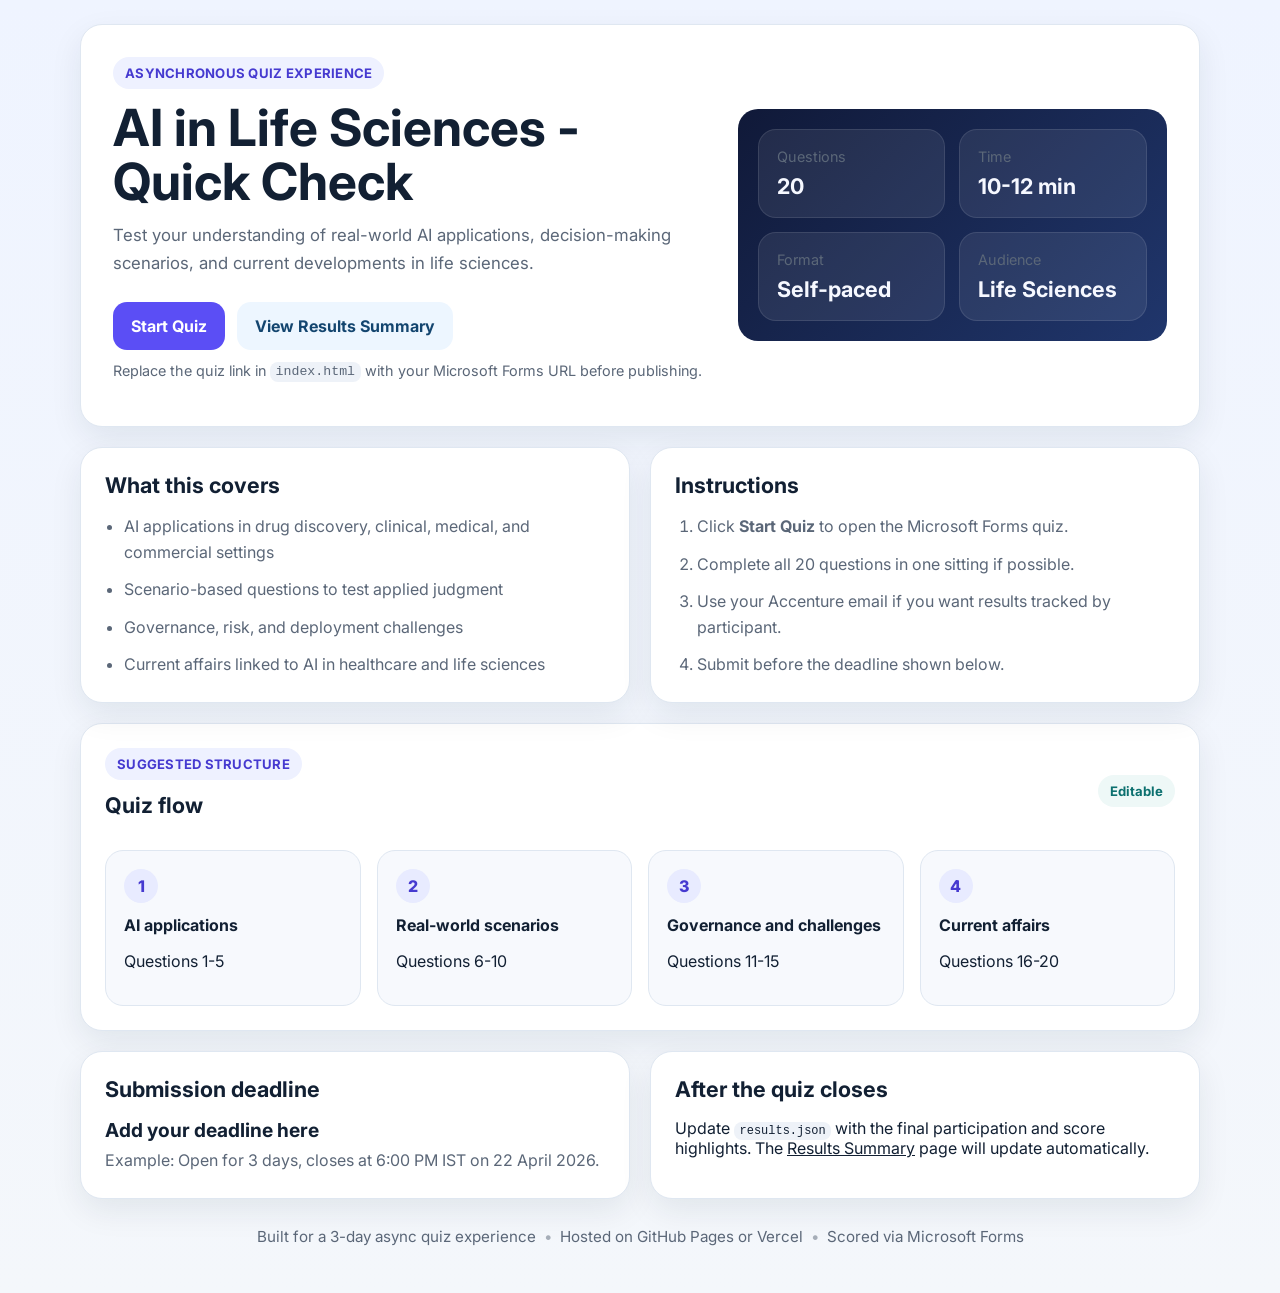
==== index.html @ 9a12d9f1 "Add files via upload" ====
<!doctype html>
<html lang="en">
<head>
  <meta charset="UTF-8" />
  <meta name="viewport" content="width=device-width, initial-scale=1.0" />
  <title>AI in Life Sciences - Quick Check</title>
  <meta name="description" content="A polished landing page for an asynchronous AI in Life Sciences quiz powered by Microsoft Forms." />
  <link rel="preconnect" href="https://fonts.googleapis.com">
  <link rel="preconnect" href="https://fonts.gstatic.com" crossorigin>
  <link href="https://fonts.googleapis.com/css2?family=Inter:wght@400;500;600;700;800&display=swap" rel="stylesheet">
  <link rel="stylesheet" href="styles.css" />
</head>
<body>
  <div class="page-shell">
    <header class="hero card">
      <div class="hero-copy">
        <span class="eyebrow">Asynchronous Quiz Experience</span>
        <h1>AI in Life Sciences - Quick Check</h1>
        <p class="lede">
          Test your understanding of real-world AI applications, decision-making scenarios,
          and current developments in life sciences.
        </p>
        <div class="hero-actions">
          <a class="btn btn-primary" id="startQuizBtn" href="https://forms.office.com/" target="_blank" rel="noopener noreferrer">Start Quiz</a>
          <a class="btn btn-secondary" href="results.html">View Results Summary</a>
        </div>
        <p class="tiny-note">
          Replace the quiz link in <code>index.html</code> with your Microsoft Forms URL before publishing.
        </p>
      </div>
      <div class="hero-panel">
        <div class="metric-grid">
          <div class="metric-card">
            <span class="metric-label">Questions</span>
            <strong>20</strong>
          </div>
          <div class="metric-card">
            <span class="metric-label">Time</span>
            <strong>10-12 min</strong>
          </div>
          <div class="metric-card">
            <span class="metric-label">Format</span>
            <strong>Self-paced</strong>
          </div>
          <div class="metric-card">
            <span class="metric-label">Audience</span>
            <strong>Life Sciences</strong>
          </div>
        </div>
      </div>
    </header>

    <main>
      <section class="grid-two">
        <article class="card section-card">
          <h2>What this covers</h2>
          <ul class="feature-list">
            <li>AI applications in drug discovery, clinical, medical, and commercial settings</li>
            <li>Scenario-based questions to test applied judgment</li>
            <li>Governance, risk, and deployment challenges</li>
            <li>Current affairs linked to AI in healthcare and life sciences</li>
          </ul>
        </article>
        <article class="card section-card">
          <h2>Instructions</h2>
          <ol class="feature-list ordered">
            <li>Click <strong>Start Quiz</strong> to open the Microsoft Forms quiz.</li>
            <li>Complete all 20 questions in one sitting if possible.</li>
            <li>Use your Accenture email if you want results tracked by participant.</li>
            <li>Submit before the deadline shown below.</li>
          </ol>
        </article>
      </section>

      <section class="card timeline-card">
        <div class="section-heading-row">
          <div>
            <span class="eyebrow">Suggested structure</span>
            <h2>Quiz flow</h2>
          </div>
          <span class="pill">Editable</span>
        </div>
        <div class="timeline">
          <div class="timeline-item">
            <span class="timeline-step">1</span>
            <div>
              <h3>AI applications</h3>
              <p>Questions 1-5</p>
            </div>
          </div>
          <div class="timeline-item">
            <span class="timeline-step">2</span>
            <div>
              <h3>Real-world scenarios</h3>
              <p>Questions 6-10</p>
            </div>
          </div>
          <div class="timeline-item">
            <span class="timeline-step">3</span>
            <div>
              <h3>Governance and challenges</h3>
              <p>Questions 11-15</p>
            </div>
          </div>
          <div class="timeline-item">
            <span class="timeline-step">4</span>
            <div>
              <h3>Current affairs</h3>
              <p>Questions 16-20</p>
            </div>
          </div>
        </div>
      </section>

      <section class="grid-two lower-grid">
        <article class="card section-card">
          <h2>Submission deadline</h2>
          <p class="big-text">Add your deadline here</p>
          <p class="muted">Example: Open for 3 days, closes at 6:00 PM IST on 22 April 2026.</p>
        </article>
        <article class="card section-card">
          <h2>After the quiz closes</h2>
          <p>
            Update <code>results.json</code> with the final participation and score highlights.
            The <a href="results.html">Results Summary</a> page will update automatically.
          </p>
        </article>
      </section>
    </main>

    <footer class="site-footer">
      <span>Built for a 3-day async quiz experience</span>
      <span class="separator">•</span>
      <span>Hosted on GitHub Pages or Vercel</span>
      <span class="separator">•</span>
      <span>Scored via Microsoft Forms</span>
    </footer>
  </div>
</body>
</html>
---- styles.css ----
:root {
  --bg: #f4f7fb;
  --card: #ffffff;
  --text: #122033;
  --muted: #5b6778;
  --line: #dfe7f1;
  --primary: #5b4ef5;
  --primary-dark: #463ad0;
  --accent: #0ea5a4;
  --shadow: 0 12px 32px rgba(18, 32, 51, 0.08);
  --radius: 22px;
}

* { box-sizing: border-box; }
html, body { margin: 0; padding: 0; }
body {
  font-family: 'Inter', system-ui, -apple-system, BlinkMacSystemFont, 'Segoe UI', sans-serif;
  background: linear-gradient(180deg, #eff4ff 0%, var(--bg) 100%);
  color: var(--text);
}

a { color: inherit; }
code {
  background: #eef2f8;
  padding: 0.15rem 0.35rem;
  border-radius: 8px;
  font-size: 0.92em;
}

.page-shell {
  width: min(1120px, calc(100% - 32px));
  margin: 24px auto 48px;
}

.card {
  background: var(--card);
  border: 1px solid var(--line);
  border-radius: var(--radius);
  box-shadow: var(--shadow);
}

.hero {
  padding: 32px;
  display: grid;
  grid-template-columns: 1.4fr 1fr;
  gap: 24px;
  align-items: center;
}

.compact-hero {
  grid-template-columns: 1.4fr auto;
}

.eyebrow {
  display: inline-flex;
  margin-bottom: 12px;
  padding: 8px 12px;
  border-radius: 999px;
  background: #eef1ff;
  color: var(--primary-dark);
  font-size: 0.82rem;
  font-weight: 700;
  letter-spacing: 0.02em;
  text-transform: uppercase;
}

h1 {
  margin: 0 0 12px;
  font-size: clamp(2rem, 4vw, 3.2rem);
  line-height: 1.05;
}

h2 {
  margin: 0 0 16px;
  font-size: 1.35rem;
}

h3 {
  margin: 0 0 6px;
  font-size: 1rem;
}

.lede {
  margin: 0;
  font-size: 1.05rem;
  line-height: 1.7;
  color: var(--muted);
  max-width: 62ch;
}

.hero-actions {
  display: flex;
  gap: 12px;
  margin-top: 24px;
  flex-wrap: wrap;
}

.hero-actions.no-wrap { flex-wrap: nowrap; }

.btn {
  display: inline-flex;
  align-items: center;
  justify-content: center;
  padding: 14px 18px;
  border-radius: 14px;
  text-decoration: none;
  font-weight: 700;
  transition: 0.18s ease;
}

.btn-primary {
  background: var(--primary);
  color: #fff;
}
.btn-primary:hover { background: var(--primary-dark); transform: translateY(-1px); }

.btn-secondary {
  background: #edf6ff;
  color: #13456f;
}
.btn-secondary:hover { background: #dfeefc; transform: translateY(-1px); }

.tiny-note {
  margin-top: 12px;
  color: var(--muted);
  font-size: 0.9rem;
}

.hero-panel {
  background: linear-gradient(135deg, #101938 0%, #20366c 100%);
  border-radius: 20px;
  padding: 20px;
  color: #f6f8ff;
}

.metric-grid {
  display: grid;
  grid-template-columns: repeat(2, minmax(0, 1fr));
  gap: 14px;
}

.metric-card, .metric-summary-card {
  padding: 18px;
  border-radius: 18px;
  border: 1px solid rgba(255,255,255,0.1);
  background: rgba(255,255,255,0.08);
}

.metric-summary-card {
  background: #fff;
  border: 1px solid var(--line);
}

.metric-label {
  display: block;
  color: var(--muted);
  font-size: 0.9rem;
  margin-bottom: 8px;
}

.metric-card strong,
.metric-summary-card strong {
  font-size: 1.35rem;
}

.grid-two, .grid-three {
  display: grid;
  gap: 20px;
  margin-top: 20px;
}
.grid-two { grid-template-columns: repeat(2, minmax(0, 1fr)); }
.grid-three { grid-template-columns: repeat(3, minmax(0, 1fr)); }

.section-card {
  padding: 24px;
}

.feature-list {
  margin: 0;
  padding-left: 1.2rem;
  display: grid;
  gap: 12px;
  line-height: 1.6;
  color: var(--muted);
}

.ordered { padding-left: 1.4rem; }

.timeline-card {
  padding: 24px;
  margin-top: 20px;
}

.section-heading-row {
  display: flex;
  align-items: center;
  justify-content: space-between;
  gap: 12px;
  margin-bottom: 16px;
}

.pill {
  display: inline-flex;
  align-items: center;
  padding: 8px 12px;
  border-radius: 999px;
  background: #eef8f7;
  color: #0c706f;
  font-size: 0.82rem;
  font-weight: 700;
}

.timeline {
  display: grid;
  grid-template-columns: repeat(4, minmax(0, 1fr));
  gap: 16px;
}

.timeline-item {
  padding: 18px;
  border-radius: 18px;
  background: #f7f9fd;
  border: 1px solid var(--line);
}

.timeline-step {
  display: inline-flex;
  width: 34px;
  height: 34px;
  align-items: center;
  justify-content: center;
  border-radius: 999px;
  background: #e8ebff;
  color: var(--primary-dark);
  font-weight: 800;
  margin-bottom: 12px;
}

.lower-grid { margin-top: 20px; }
.big-text {
  font-size: 1.2rem;
  font-weight: 700;
  margin: 0 0 8px;
}
.muted { color: var(--muted); margin: 0; }

.stats-list {
  display: grid;
  gap: 12px;
}

.stats-row {
  display: flex;
  justify-content: space-between;
  align-items: center;
  gap: 16px;
  padding: 14px 16px;
  border-radius: 16px;
  background: #f8fbff;
  border: 1px solid var(--line);
}

.stats-row p {
  margin: 4px 0 0;
  color: var(--muted);
}

.stats-badge {
  white-space: nowrap;
  padding: 8px 12px;
  border-radius: 999px;
  background: #eef1ff;
  color: var(--primary-dark);
  font-weight: 700;
}

.site-footer {
  display: flex;
  flex-wrap: wrap;
  justify-content: center;
  gap: 8px;
  color: var(--muted);
  font-size: 0.95rem;
  margin-top: 28px;
}

.separator { opacity: 0.5; }

@media (max-width: 900px) {
  .hero,
  .compact-hero,
  .grid-two,
  .grid-three,
  .timeline {
    grid-template-columns: 1fr;
  }

  .hero { padding: 24px; }
  .hero-panel { order: -1; }
}
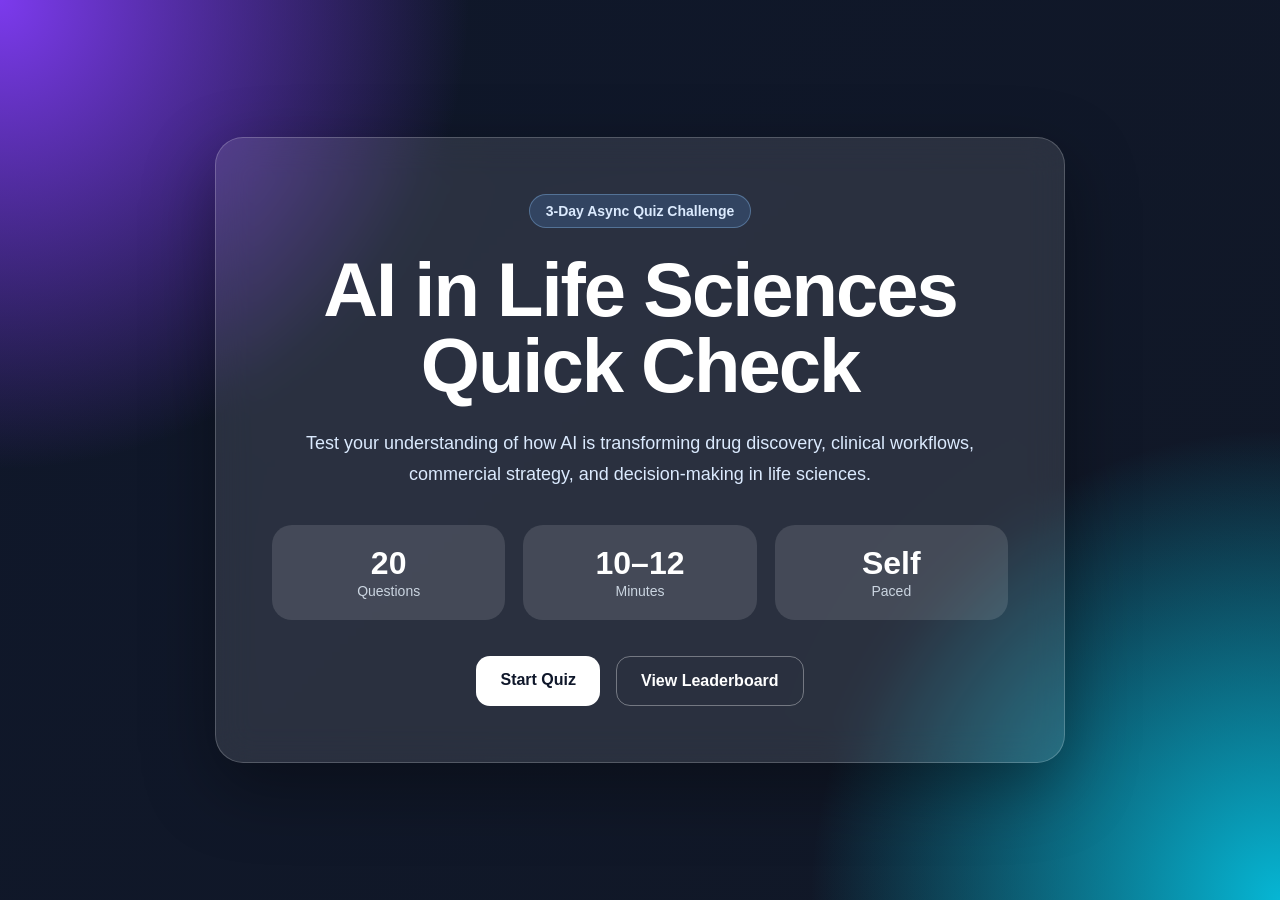
==== commit 64642bd5: "Update index.html" ====
--- a/index.html
+++ b/index.html
@@ -3,138 +3,46 @@
 <head>
   <meta charset="UTF-8" />
   <meta name="viewport" content="width=device-width, initial-scale=1.0" />
-  <title>AI in Life Sciences - Quick Check</title>
-  <meta name="description" content="A polished landing page for an asynchronous AI in Life Sciences quiz powered by Microsoft Forms." />
-  <link rel="preconnect" href="https://fonts.googleapis.com">
-  <link rel="preconnect" href="https://fonts.gstatic.com" crossorigin>
-  <link href="https://fonts.googleapis.com/css2?family=Inter:wght@400;500;600;700;800&display=swap" rel="stylesheet">
+  <title>AI in Life Sciences Quiz</title>
   <link rel="stylesheet" href="styles.css" />
 </head>
+
 <body>
-  <div class="page-shell">
-    <header class="hero card">
-      <div class="hero-copy">
-        <span class="eyebrow">Asynchronous Quiz Experience</span>
-        <h1>AI in Life Sciences - Quick Check</h1>
-        <p class="lede">
-          Test your understanding of real-world AI applications, decision-making scenarios,
-          and current developments in life sciences.
-        </p>
-        <div class="hero-actions">
-          <a class="btn btn-primary" id="startQuizBtn" href="https://forms.office.com/" target="_blank" rel="noopener noreferrer">Start Quiz</a>
-          <a class="btn btn-secondary" href="results.html">View Results Summary</a>
+  <main class="page">
+    <section class="hero">
+      <div class="badge">3-Day Async Quiz Challenge</div>
+
+      <h1>AI in Life Sciences<br>Quick Check</h1>
+
+      <p class="subtitle">
+        Test your understanding of how AI is transforming drug discovery,
+        clinical workflows, commercial strategy, and decision-making in life sciences.
+      </p>
+
+      <div class="stats">
+        <div>
+          <strong>20</strong>
+          <span>Questions</span>
         </div>
-        <p class="tiny-note">
-          Replace the quiz link in <code>index.html</code> with your Microsoft Forms URL before publishing.
-        </p>
-      </div>
-      <div class="hero-panel">
-        <div class="metric-grid">
-          <div class="metric-card">
-            <span class="metric-label">Questions</span>
-            <strong>20</strong>
-          </div>
-          <div class="metric-card">
-            <span class="metric-label">Time</span>
-            <strong>10-12 min</strong>
-          </div>
-          <div class="metric-card">
-            <span class="metric-label">Format</span>
-            <strong>Self-paced</strong>
-          </div>
-          <div class="metric-card">
-            <span class="metric-label">Audience</span>
-            <strong>Life Sciences</strong>
-          </div>
+        <div>
+          <strong>10–12</strong>
+          <span>Minutes</span>
+        </div>
+        <div>
+          <strong>Self</strong>
+          <span>Paced</span>
         </div>
       </div>
-    </header>
 
-    <main>
-      <section class="grid-two">
-        <article class="card section-card">
-          <h2>What this covers</h2>
-          <ul class="feature-list">
-            <li>AI applications in drug discovery, clinical, medical, and commercial settings</li>
-            <li>Scenario-based questions to test applied judgment</li>
-            <li>Governance, risk, and deployment challenges</li>
-            <li>Current affairs linked to AI in healthcare and life sciences</li>
-          </ul>
-        </article>
-        <article class="card section-card">
-          <h2>Instructions</h2>
-          <ol class="feature-list ordered">
-            <li>Click <strong>Start Quiz</strong> to open the Microsoft Forms quiz.</li>
-            <li>Complete all 20 questions in one sitting if possible.</li>
-            <li>Use your Accenture email if you want results tracked by participant.</li>
-            <li>Submit before the deadline shown below.</li>
-          </ol>
-        </article>
-      </section>
-
-      <section class="card timeline-card">
-        <div class="section-heading-row">
-          <div>
-            <span class="eyebrow">Suggested structure</span>
-            <h2>Quiz flow</h2>
-          </div>
-          <span class="pill">Editable</span>
-        </div>
-        <div class="timeline">
-          <div class="timeline-item">
-            <span class="timeline-step">1</span>
-            <div>
-              <h3>AI applications</h3>
-              <p>Questions 1-5</p>
-            </div>
-          </div>
-          <div class="timeline-item">
-            <span class="timeline-step">2</span>
-            <div>
-              <h3>Real-world scenarios</h3>
-              <p>Questions 6-10</p>
-            </div>
-          </div>
-          <div class="timeline-item">
-            <span class="timeline-step">3</span>
-            <div>
-              <h3>Governance and challenges</h3>
-              <p>Questions 11-15</p>
-            </div>
-          </div>
-          <div class="timeline-item">
-            <span class="timeline-step">4</span>
-            <div>
-              <h3>Current affairs</h3>
-              <p>Questions 16-20</p>
-            </div>
-          </div>
-        </div>
-      </section>
-
-      <section class="grid-two lower-grid">
-        <article class="card section-card">
-          <h2>Submission deadline</h2>
-          <p class="big-text">Add your deadline here</p>
-          <p class="muted">Example: Open for 3 days, closes at 6:00 PM IST on 22 April 2026.</p>
-        </article>
-        <article class="card section-card">
-          <h2>After the quiz closes</h2>
-          <p>
-            Update <code>results.json</code> with the final participation and score highlights.
-            The <a href="results.html">Results Summary</a> page will update automatically.
-          </p>
-        </article>
-      </section>
-    </main>
-
-    <footer class="site-footer">
-      <span>Built for a 3-day async quiz experience</span>
-      <span class="separator">•</span>
-      <span>Hosted on GitHub Pages or Vercel</span>
-      <span class="separator">•</span>
-      <span>Scored via Microsoft Forms</span>
-    </footer>
-  </div>
+      <div class="actions">
+        <a class="btn primary" href="https://forms.gle/59odWmALQoECSxwL7" target="_blank">
+          Start Quiz
+        </a>
+        <a class="btn secondary" href="results.html">
+          View Leaderboard
+        </a>
+      </div>
+    </section>
+  </main>
 </body>
 </html>
--- a/styles.css
+++ b/styles.css
@@ -1,300 +1,117 @@
-:root {
-  --bg: #f4f7fb;
-  --card: #ffffff;
-  --text: #122033;
-  --muted: #5b6778;
-  --line: #dfe7f1;
-  --primary: #5b4ef5;
-  --primary-dark: #463ad0;
-  --accent: #0ea5a4;
-  --shadow: 0 12px 32px rgba(18, 32, 51, 0.08);
-  --radius: 22px;
+* {
+  box-sizing: border-box;
 }
 
-* { box-sizing: border-box; }
-html, body { margin: 0; padding: 0; }
 body {
-  font-family: 'Inter', system-ui, -apple-system, BlinkMacSystemFont, 'Segoe UI', sans-serif;
-  background: linear-gradient(180deg, #eff4ff 0%, var(--bg) 100%);
-  color: var(--text);
+  margin: 0;
+  font-family: Inter, Arial, sans-serif;
+  min-height: 100vh;
+  color: #fff;
+  background:
+    radial-gradient(circle at top left, #7c3aed 0, transparent 30%),
+    radial-gradient(circle at bottom right, #06b6d4 0, transparent 30%),
+    linear-gradient(135deg, #0f172a, #111827);
 }
 
-a { color: inherit; }
-code {
-  background: #eef2f8;
-  padding: 0.15rem 0.35rem;
-  border-radius: 8px;
-  font-size: 0.92em;
-}
-
-.page-shell {
-  width: min(1120px, calc(100% - 32px));
-  margin: 24px auto 48px;
-}
-
-.card {
-  background: var(--card);
-  border: 1px solid var(--line);
-  border-radius: var(--radius);
-  box-shadow: var(--shadow);
+.page {
+  min-height: 100vh;
+  display: grid;
+  place-items: center;
+  padding: 32px;
 }
 
 .hero {
-  padding: 32px;
-  display: grid;
-  grid-template-columns: 1.4fr 1fr;
-  gap: 24px;
-  align-items: center;
+  width: 100%;
+  max-width: 850px;
+  padding: 56px;
+  text-align: center;
+  border-radius: 28px;
+  background: rgba(255, 255, 255, 0.11);
+  backdrop-filter: blur(18px);
+  box-shadow: 0 25px 70px rgba(0, 0, 0, 0.35);
+  border: 1px solid rgba(255, 255, 255, 0.2);
 }
 
-.compact-hero {
-  grid-template-columns: 1.4fr auto;
-}
-
-.eyebrow {
-  display: inline-flex;
-  margin-bottom: 12px;
-  padding: 8px 12px;
+.badge {
+  display: inline-block;
+  padding: 8px 16px;
+  margin-bottom: 24px;
   border-radius: 999px;
-  background: #eef1ff;
-  color: var(--primary-dark);
-  font-size: 0.82rem;
+  font-size: 14px;
   font-weight: 700;
-  letter-spacing: 0.02em;
-  text-transform: uppercase;
+  color: #dbeafe;
+  background: rgba(96, 165, 250, 0.18);
+  border: 1px solid rgba(147, 197, 253, 0.35);
 }
 
 h1 {
-  margin: 0 0 12px;
-  font-size: clamp(2rem, 4vw, 3.2rem);
-  line-height: 1.05;
+  margin: 0;
+  font-size: clamp(42px, 7vw, 76px);
+  line-height: 1;
+  letter-spacing: -2px;
 }
 
-h2 {
-  margin: 0 0 16px;
-  font-size: 1.35rem;
+.subtitle {
+  max-width: 680px;
+  margin: 24px auto 36px;
+  font-size: 18px;
+  line-height: 1.7;
+  color: #dbeafe;
 }
 
-h3 {
-  margin: 0 0 6px;
-  font-size: 1rem;
+.stats {
+  display: grid;
+  grid-template-columns: repeat(3, 1fr);
+  gap: 18px;
+  margin-bottom: 36px;
 }
 
-.lede {
-  margin: 0;
-  font-size: 1.05rem;
-  line-height: 1.7;
-  color: var(--muted);
-  max-width: 62ch;
+.stats div {
+  padding: 20px;
+  border-radius: 20px;
+  background: rgba(255, 255, 255, 0.12);
 }
 
-.hero-actions {
+.stats strong {
+  display: block;
+  font-size: 32px;
+}
+
+.stats span {
+  font-size: 14px;
+  color: #cbd5e1;
+}
+
+.actions {
   display: flex;
-  gap: 12px;
-  margin-top: 24px;
+  justify-content: center;
+  gap: 16px;
   flex-wrap: wrap;
 }
 
-.hero-actions.no-wrap { flex-wrap: nowrap; }
-
 .btn {
-  display: inline-flex;
-  align-items: center;
-  justify-content: center;
-  padding: 14px 18px;
+  padding: 15px 24px;
   border-radius: 14px;
   text-decoration: none;
-  font-weight: 700;
-  transition: 0.18s ease;
+  font-weight: 800;
 }
 
-.btn-primary {
-  background: var(--primary);
-  color: #fff;
-}
-.btn-primary:hover { background: var(--primary-dark); transform: translateY(-1px); }
-
-.btn-secondary {
-  background: #edf6ff;
-  color: #13456f;
-}
-.btn-secondary:hover { background: #dfeefc; transform: translateY(-1px); }
-
-.tiny-note {
-  margin-top: 12px;
-  color: var(--muted);
-  font-size: 0.9rem;
+.primary {
+  color: #0f172a;
+  background: #ffffff;
 }
 
-.hero-panel {
-  background: linear-gradient(135deg, #101938 0%, #20366c 100%);
-  border-radius: 20px;
-  padding: 20px;
-  color: #f6f8ff;
+.secondary {
+  color: #ffffff;
+  border: 1px solid rgba(255, 255, 255, 0.35);
 }
 
-.metric-grid {
-  display: grid;
-  grid-template-columns: repeat(2, minmax(0, 1fr));
-  gap: 14px;
-}
+@media (max-width: 650px) {
+  .hero {
+    padding: 36px 24px;
+  }
 
-.metric-card, .metric-summary-card {
-  padding: 18px;
-  border-radius: 18px;
-  border: 1px solid rgba(255,255,255,0.1);
-  background: rgba(255,255,255,0.08);
-}
-
-.metric-summary-card {
-  background: #fff;
-  border: 1px solid var(--line);
-}
-
-.metric-label {
-  display: block;
-  color: var(--muted);
-  font-size: 0.9rem;
-  margin-bottom: 8px;
-}
-
-.metric-card strong,
-.metric-summary-card strong {
-  font-size: 1.35rem;
-}
-
-.grid-two, .grid-three {
-  display: grid;
-  gap: 20px;
-  margin-top: 20px;
-}
-.grid-two { grid-template-columns: repeat(2, minmax(0, 1fr)); }
-.grid-three { grid-template-columns: repeat(3, minmax(0, 1fr)); }
-
-.section-card {
-  padding: 24px;
-}
-
-.feature-list {
-  margin: 0;
-  padding-left: 1.2rem;
-  display: grid;
-  gap: 12px;
-  line-height: 1.6;
-  color: var(--muted);
-}
-
-.ordered { padding-left: 1.4rem; }
-
-.timeline-card {
-  padding: 24px;
-  margin-top: 20px;
-}
-
-.section-heading-row {
-  display: flex;
-  align-items: center;
-  justify-content: space-between;
-  gap: 12px;
-  margin-bottom: 16px;
-}
-
-.pill {
-  display: inline-flex;
-  align-items: center;
-  padding: 8px 12px;
-  border-radius: 999px;
-  background: #eef8f7;
-  color: #0c706f;
-  font-size: 0.82rem;
-  font-weight: 700;
-}
-
-.timeline {
-  display: grid;
-  grid-template-columns: repeat(4, minmax(0, 1fr));
-  gap: 16px;
-}
-
-.timeline-item {
-  padding: 18px;
-  border-radius: 18px;
-  background: #f7f9fd;
-  border: 1px solid var(--line);
-}
-
-.timeline-step {
-  display: inline-flex;
-  width: 34px;
-  height: 34px;
-  align-items: center;
-  justify-content: center;
-  border-radius: 999px;
-  background: #e8ebff;
-  color: var(--primary-dark);
-  font-weight: 800;
-  margin-bottom: 12px;
-}
-
-.lower-grid { margin-top: 20px; }
-.big-text {
-  font-size: 1.2rem;
-  font-weight: 700;
-  margin: 0 0 8px;
-}
-.muted { color: var(--muted); margin: 0; }
-
-.stats-list {
-  display: grid;
-  gap: 12px;
-}
-
-.stats-row {
-  display: flex;
-  justify-content: space-between;
-  align-items: center;
-  gap: 16px;
-  padding: 14px 16px;
-  border-radius: 16px;
-  background: #f8fbff;
-  border: 1px solid var(--line);
-}
-
-.stats-row p {
-  margin: 4px 0 0;
-  color: var(--muted);
-}
-
-.stats-badge {
-  white-space: nowrap;
-  padding: 8px 12px;
-  border-radius: 999px;
-  background: #eef1ff;
-  color: var(--primary-dark);
-  font-weight: 700;
-}
-
-.site-footer {
-  display: flex;
-  flex-wrap: wrap;
-  justify-content: center;
-  gap: 8px;
-  color: var(--muted);
-  font-size: 0.95rem;
-  margin-top: 28px;
-}
-
-.separator { opacity: 0.5; }
-
-@media (max-width: 900px) {
-  .hero,
-  .compact-hero,
-  .grid-two,
-  .grid-three,
-  .timeline {
+  .stats {
     grid-template-columns: 1fr;
   }
-
-  .hero { padding: 24px; }
-  .hero-panel { order: -1; }
 }
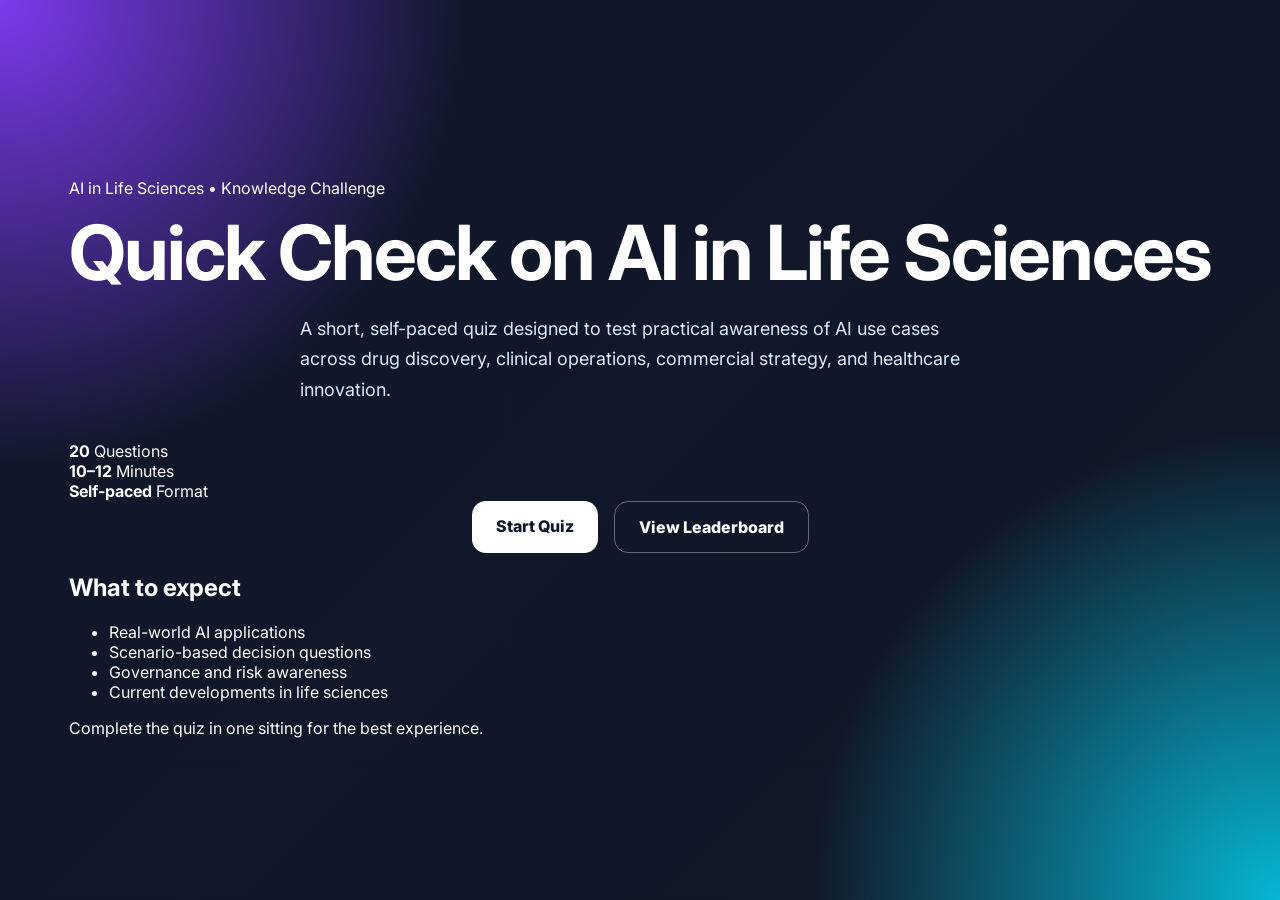
==== commit 7a54f9fa: "Update Index page" ====
--- a/index.html
+++ b/index.html
@@ -4,44 +4,63 @@
   <meta charset="UTF-8" />
   <meta name="viewport" content="width=device-width, initial-scale=1.0" />
   <title>AI in Life Sciences Quiz</title>
+  <link rel="preconnect" href="https://fonts.googleapis.com">
+  <link rel="preconnect" href="https://fonts.gstatic.com" crossorigin>
+  <link href="https://fonts.googleapis.com/css2?family=Inter:wght@400;500;600;700;800&display=swap" rel="stylesheet">
   <link rel="stylesheet" href="styles.css" />
 </head>
 
 <body>
   <main class="page">
-    <section class="hero">
-      <div class="badge">3-Day Async Quiz Challenge</div>
+    <section class="hero-card">
+      <div class="content">
+        <p class="eyebrow">AI in Life Sciences • Knowledge Challenge</p>
 
-      <h1>AI in Life Sciences<br>Quick Check</h1>
+        <h1>Quick Check on AI in Life Sciences</h1>
 
-      <p class="subtitle">
-        Test your understanding of how AI is transforming drug discovery,
-        clinical workflows, commercial strategy, and decision-making in life sciences.
-      </p>
+        <p class="subtitle">
+          A short, self-paced quiz designed to test practical awareness of AI use cases
+          across drug discovery, clinical operations, commercial strategy, and healthcare innovation.
+        </p>
 
-      <div class="stats">
-        <div>
-          <strong>20</strong>
-          <span>Questions</span>
+        <div class="meta-grid">
+          <div>
+            <strong>20</strong>
+            <span>Questions</span>
+          </div>
+          <div>
+            <strong>10–12</strong>
+            <span>Minutes</span>
+          </div>
+          <div>
+            <strong>Self-paced</strong>
+            <span>Format</span>
+          </div>
         </div>
-        <div>
-          <strong>10–12</strong>
-          <span>Minutes</span>
-        </div>
-        <div>
-          <strong>Self</strong>
-          <span>Paced</span>
+
+        <div class="actions">
+          <a class="btn primary" href="https://forms.gle/59odWmALQoECSxwL7" target="_blank">
+            Start Quiz
+          </a>
+          <a class="btn secondary" href="results.html">
+            View Leaderboard
+          </a>
         </div>
       </div>
 
-      <div class="actions">
-        <a class="btn primary" href="https://forms.gle/59odWmALQoECSxwL7" target="_blank">
-          Start Quiz
-        </a>
-        <a class="btn secondary" href="results.html">
-          View Leaderboard
-        </a>
-      </div>
+      <aside class="side-panel">
+        <h2>What to expect</h2>
+        <ul>
+          <li>Real-world AI applications</li>
+          <li>Scenario-based decision questions</li>
+          <li>Governance and risk awareness</li>
+          <li>Current developments in life sciences</li>
+        </ul>
+
+        <div class="note">
+          Complete the quiz in one sitting for the best experience.
+        </div>
+      </aside>
     </section>
   </main>
 </body>
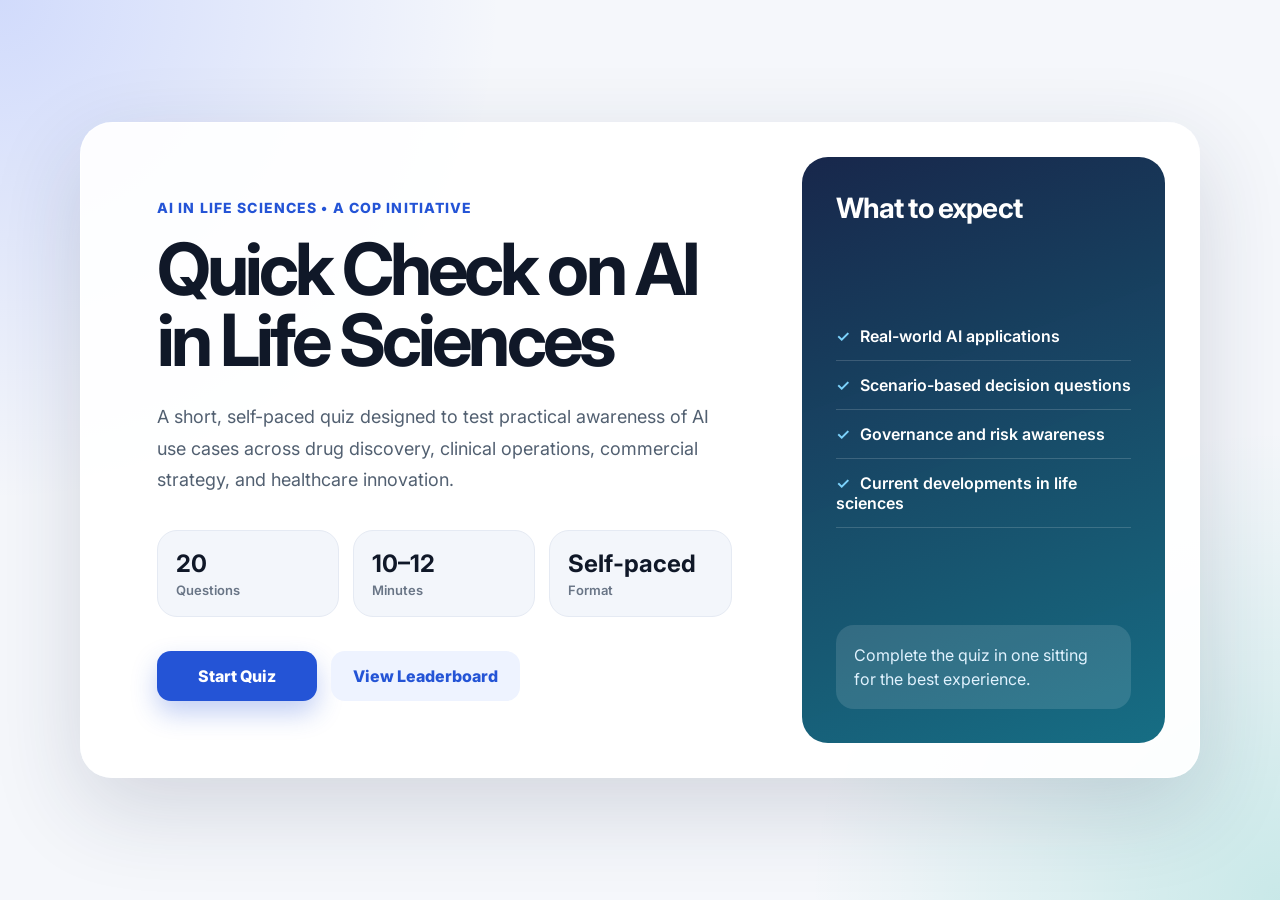
==== commit 0d66fd19: "Update index.html" ====
--- a/index.html
+++ b/index.html
@@ -14,7 +14,7 @@
   <main class="page">
     <section class="hero-card">
       <div class="content">
-        <p class="eyebrow">AI in Life Sciences • Knowledge Challenge</p>
+        <p class="eyebrow">AI in Life Sciences • A COP Initiative</p>
 
         <h1>Quick Check on AI in Life Sciences</h1>
 
@@ -39,7 +39,7 @@
         </div>
 
         <div class="actions">
-          <a class="btn primary" href="https://forms.gle/59odWmALQoECSxwL7" target="_blank">
+          <a class="btn primary" href="https://forms.gle/zqL85HtyqTMG7xX3A" target="_blank">
             Start Quiz
           </a>
           <a class="btn secondary" href="results.html">
--- a/styles.css
+++ b/styles.css
@@ -4,114 +4,187 @@
 
 body {
   margin: 0;
-  font-family: Inter, Arial, sans-serif;
+  font-family: "Inter", sans-serif;
   min-height: 100vh;
-  color: #fff;
+  color: #172033;
   background:
-    radial-gradient(circle at top left, #7c3aed 0, transparent 30%),
-    radial-gradient(circle at bottom right, #06b6d4 0, transparent 30%),
-    linear-gradient(135deg, #0f172a, #111827);
+    radial-gradient(circle at top left, rgba(46, 91, 255, 0.18), transparent 32%),
+    radial-gradient(circle at bottom right, rgba(0, 166, 147, 0.18), transparent 30%),
+    #f5f7fb;
 }
 
 .page {
   min-height: 100vh;
   display: grid;
   place-items: center;
-  padding: 32px;
+  padding: 40px 22px;
 }
 
-.hero {
+.hero-card {
   width: 100%;
-  max-width: 850px;
-  padding: 56px;
-  text-align: center;
-  border-radius: 28px;
-  background: rgba(255, 255, 255, 0.11);
-  backdrop-filter: blur(18px);
-  box-shadow: 0 25px 70px rgba(0, 0, 0, 0.35);
-  border: 1px solid rgba(255, 255, 255, 0.2);
+  max-width: 1120px;
+  display: grid;
+  grid-template-columns: 1.45fr 0.8fr;
+  gap: 28px;
+  padding: 34px;
+  border-radius: 32px;
+  background: rgba(255, 255, 255, 0.92);
+  box-shadow: 0 30px 90px rgba(28, 44, 74, 0.16);
+  border: 1px solid rgba(255, 255, 255, 0.8);
 }
 
-.badge {
-  display: inline-block;
-  padding: 8px 16px;
-  margin-bottom: 24px;
-  border-radius: 999px;
+.content {
+  padding: 42px;
+}
+
+.eyebrow {
+  margin: 0 0 18px;
+  color: #2454d6;
   font-size: 14px;
-  font-weight: 700;
-  color: #dbeafe;
-  background: rgba(96, 165, 250, 0.18);
-  border: 1px solid rgba(147, 197, 253, 0.35);
+  font-weight: 800;
+  letter-spacing: 0.08em;
+  text-transform: uppercase;
 }
 
 h1 {
   margin: 0;
-  font-size: clamp(42px, 7vw, 76px);
-  line-height: 1;
-  letter-spacing: -2px;
+  max-width: 760px;
+  font-size: clamp(42px, 6vw, 72px);
+  line-height: 0.98;
+  letter-spacing: -0.055em;
+  color: #101828;
 }
 
 .subtitle {
-  max-width: 680px;
-  margin: 24px auto 36px;
+  margin: 26px 0 34px;
+  max-width: 720px;
+  color: #526071;
   font-size: 18px;
-  line-height: 1.7;
-  color: #dbeafe;
+  line-height: 1.75;
 }
 
-.stats {
+.meta-grid {
   display: grid;
   grid-template-columns: repeat(3, 1fr);
-  gap: 18px;
-  margin-bottom: 36px;
+  gap: 14px;
+  margin-bottom: 34px;
 }
 
-.stats div {
-  padding: 20px;
+.meta-grid div {
+  padding: 18px;
   border-radius: 20px;
-  background: rgba(255, 255, 255, 0.12);
+  background: #f3f6fb;
+  border: 1px solid #e5eaf3;
 }
 
-.stats strong {
+.meta-grid strong {
   display: block;
-  font-size: 32px;
+  font-size: 24px;
+  color: #101828;
 }
 
-.stats span {
-  font-size: 14px;
-  color: #cbd5e1;
+.meta-grid span {
+  display: block;
+  margin-top: 4px;
+  color: #697586;
+  font-size: 13px;
+  font-weight: 600;
 }
 
 .actions {
   display: flex;
-  justify-content: center;
-  gap: 16px;
+  gap: 14px;
   flex-wrap: wrap;
 }
 
 .btn {
-  padding: 15px 24px;
+  display: inline-flex;
+  align-items: center;
+  justify-content: center;
+  min-width: 160px;
+  padding: 15px 22px;
   border-radius: 14px;
   text-decoration: none;
   font-weight: 800;
+  transition: 0.2s ease;
 }
 
 .primary {
-  color: #0f172a;
-  background: #ffffff;
+  color: white;
+  background: #2454d6;
+  box-shadow: 0 12px 26px rgba(36, 84, 214, 0.28);
+}
+
+.primary:hover {
+  transform: translateY(-2px);
+  background: #1d45b8;
 }
 
 .secondary {
-  color: #ffffff;
-  border: 1px solid rgba(255, 255, 255, 0.35);
+  color: #2454d6;
+  background: #eef3ff;
 }
 
-@media (max-width: 650px) {
-  .hero {
-    padding: 36px 24px;
+.secondary:hover {
+  background: #e2eaff;
+}
+
+.side-panel {
+  padding: 34px;
+  border-radius: 26px;
+  color: white;
+  background:
+    linear-gradient(160deg, rgba(24, 39, 75, 0.95), rgba(22, 116, 137, 0.92)),
+    #18274b;
+  display: flex;
+  flex-direction: column;
+  justify-content: space-between;
+}
+
+.side-panel h2 {
+  margin: 0 0 18px;
+  font-size: 28px;
+  letter-spacing: -0.03em;
+}
+
+.side-panel ul {
+  list-style: none;
+  padding: 0;
+  margin: 0;
+}
+
+.side-panel li {
+  padding: 14px 0;
+  border-bottom: 1px solid rgba(255, 255, 255, 0.16);
+  font-weight: 600;
+}
+
+.side-panel li::before {
+  content: "✓";
+  margin-right: 10px;
+  color: #7dd3fc;
+}
+
+.note {
+  margin-top: 28px;
+  padding: 18px;
+  border-radius: 18px;
+  background: rgba(255, 255, 255, 0.12);
+  color: #e0f2fe;
+  line-height: 1.5;
+}
+
+@media (max-width: 850px) {
+  .hero-card {
+    grid-template-columns: 1fr;
+    padding: 20px;
   }
 
-  .stats {
+  .content {
+    padding: 24px;
+  }
+
+  .meta-grid {
     grid-template-columns: 1fr;
   }
 }
